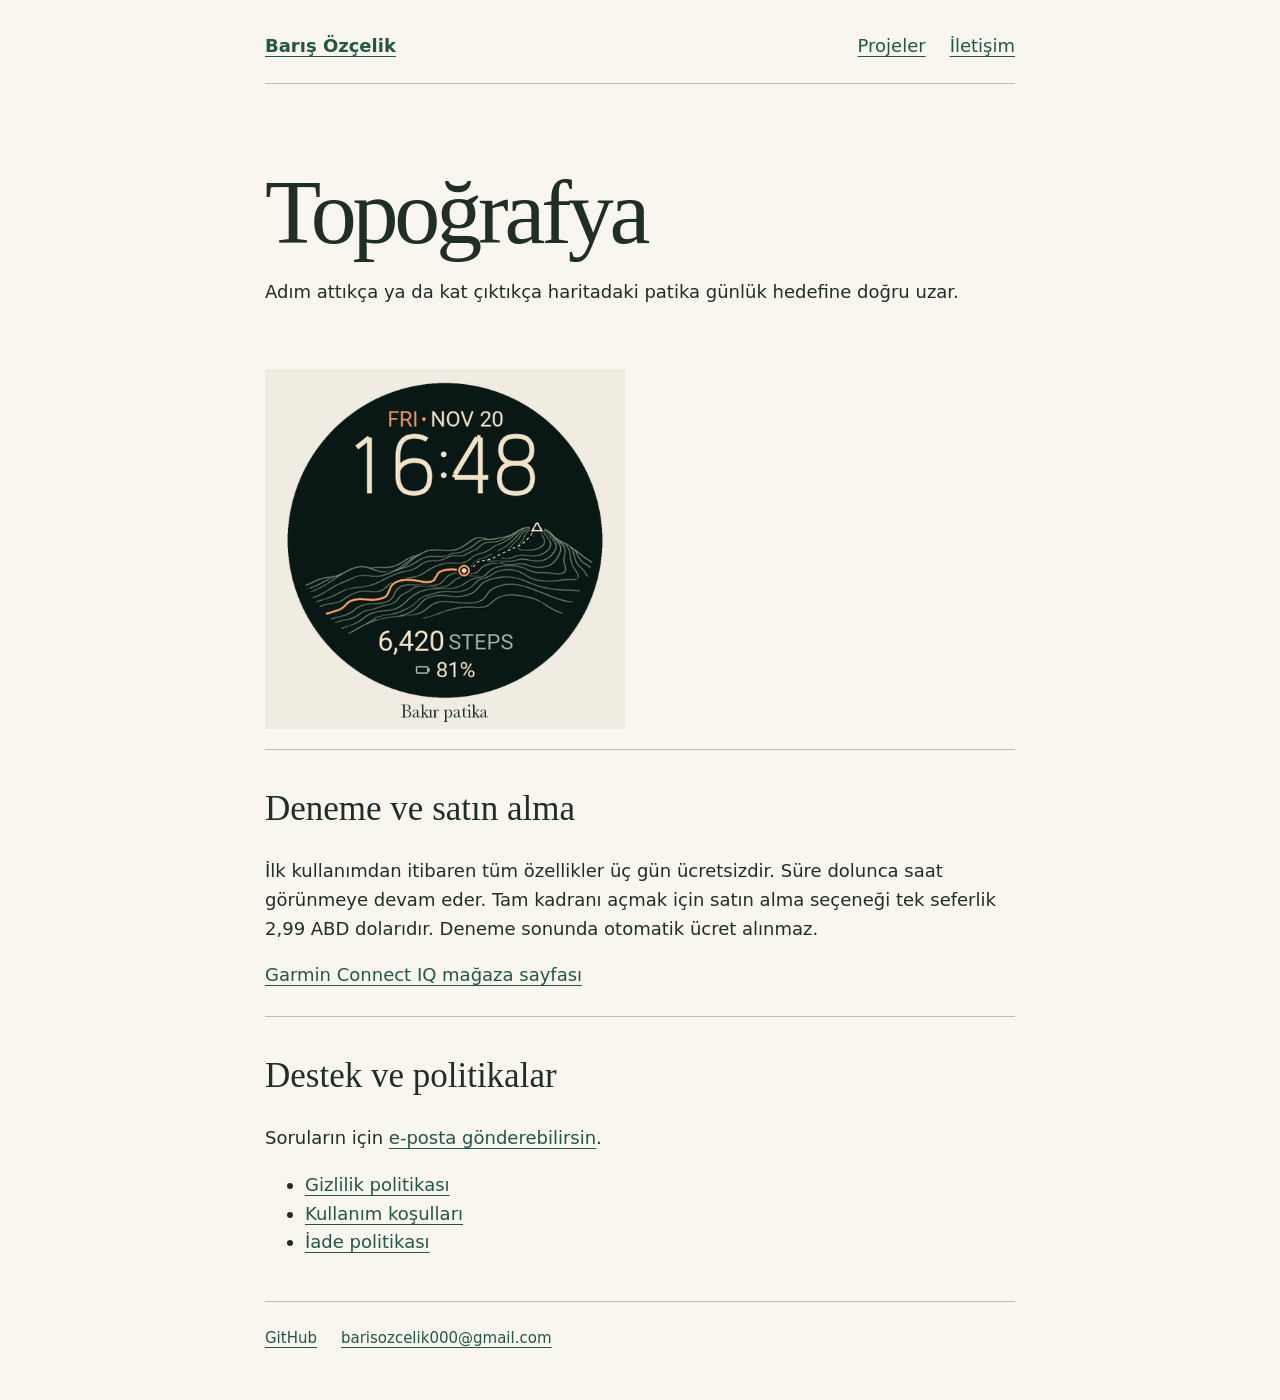
==== apps/watch-faces/topografya/index.html @ 0dcedb2a "Create index.html" ====
<!doctype html><html lang="tr"><head><base href="../../../"><meta charset="utf-8"><meta name="viewport" content="width=device-width,initial-scale=1"><title>Topoğrafya · Barış Özçelik</title><link rel="stylesheet" href="style.css"></head><body><nav aria-label="Ana gezinme"><a href="./">Barış Özçelik</a><a href="./#projeler">Projeler</a><a href="mailto:barisozcelik000@gmail.com">İletişim</a></nav><main><header><h1>Topoğrafya</h1><p>Adım attıkça ya da kat çıktıkça haritadaki patika günlük hedefine doğru uzar.</p></header><img class="detail" src="topografya.png" alt="Topoğrafya saat kadranında saat ve günlük hedef patikası"><section><h2>Deneme ve satın alma</h2><p>İlk kullanımdan itibaren tüm özellikler üç gün ücretsizdir. Süre dolunca saat görünmeye devam eder. Tam kadranı açmak için satın alma seçeneği tek seferlik 2,99 ABD dolarıdır. Deneme sonunda otomatik ücret alınmaz.</p><a href="https://apps.garmin.com/apps/7ebdf10c-b594-4a9b-91de-bd9143127555">Garmin Connect IQ mağaza sayfası</a></section><section><h2>Destek ve politikalar</h2><p>Soruların için <a href="mailto:barisozcelik000@gmail.com">e-posta gönderebilirsin</a>.</p><ul><li><a href="https://barisozcelik.github.io/topografya-policies/privacy-tr.html">Gizlilik politikası</a></li><li><a href="https://barisozcelik.github.io/topografya-policies/terms-tr.html">Kullanım koşulları</a></li><li><a href="https://barisozcelik.github.io/topografya-policies/refunds-tr.html">İade politikası</a></li></ul></section></main><footer><a href="https://github.com/barisozcelik">GitHub</a><a href="mailto:barisozcelik000@gmail.com">barisozcelik000@gmail.com</a></footer></body></html>
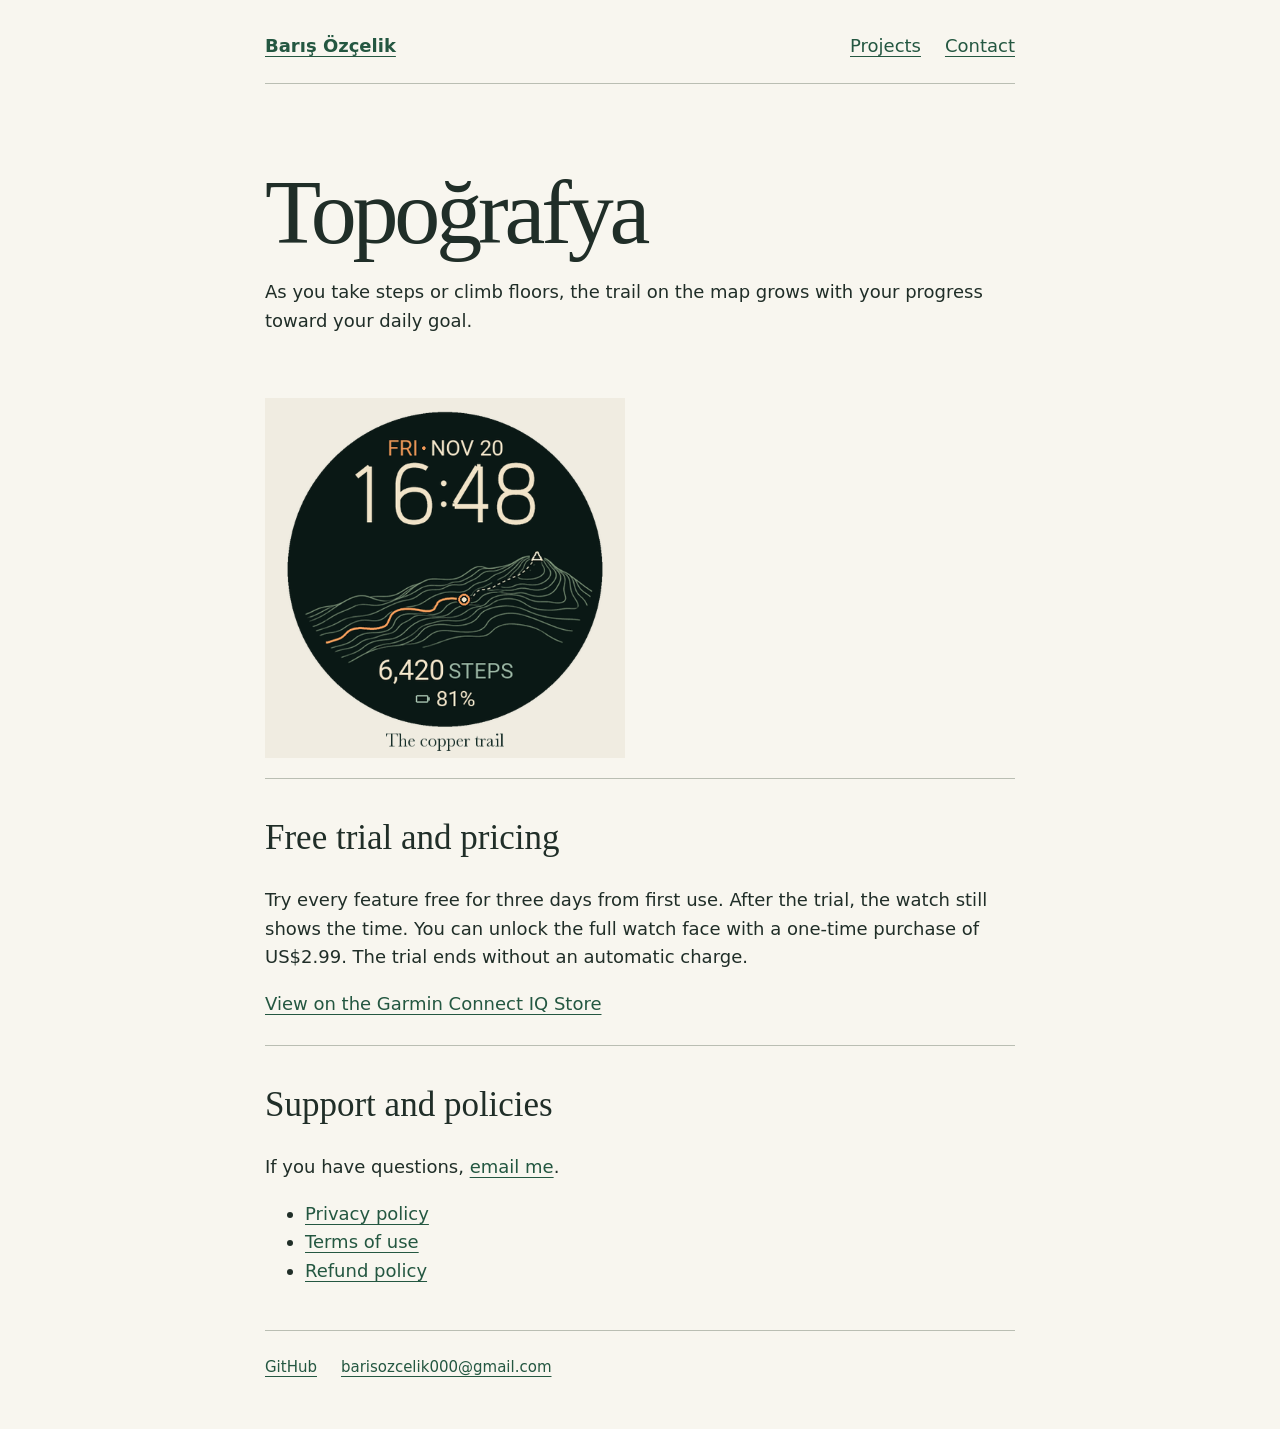
==== commit 7401b166: "Publish English Topoğrafya product page and policy links" ====
--- a/apps/watch-faces/topografya/index.html
+++ b/apps/watch-faces/topografya/index.html
@@ -1 +1 @@
-<!doctype html><html lang="tr"><head><base href="../../../"><meta charset="utf-8"><meta name="viewport" content="width=device-width,initial-scale=1"><title>Topoğrafya · Barış Özçelik</title><link rel="stylesheet" href="style.css"></head><body><nav aria-label="Ana gezinme"><a href="./">Barış Özçelik</a><a href="./#projeler">Projeler</a><a href="mailto:barisozcelik000@gmail.com">İletişim</a></nav><main><header><h1>Topoğrafya</h1><p>Adım attıkça ya da kat çıktıkça haritadaki patika günlük hedefine doğru uzar.</p></header><img class="detail" src="topografya.png" alt="Topoğrafya saat kadranında saat ve günlük hedef patikası"><section><h2>Deneme ve satın alma</h2><p>İlk kullanımdan itibaren tüm özellikler üç gün ücretsizdir. Süre dolunca saat görünmeye devam eder. Tam kadranı açmak için satın alma seçeneği tek seferlik 2,99 ABD dolarıdır. Deneme sonunda otomatik ücret alınmaz.</p><a href="https://apps.garmin.com/apps/7ebdf10c-b594-4a9b-91de-bd9143127555">Garmin Connect IQ mağaza sayfası</a></section><section><h2>Destek ve politikalar</h2><p>Soruların için <a href="mailto:barisozcelik000@gmail.com">e-posta gönderebilirsin</a>.</p><ul><li><a href="https://barisozcelik.github.io/topografya-policies/privacy-tr.html">Gizlilik politikası</a></li><li><a href="https://barisozcelik.github.io/topografya-policies/terms-tr.html">Kullanım koşulları</a></li><li><a href="https://barisozcelik.github.io/topografya-policies/refunds-tr.html">İade politikası</a></li></ul></section></main><footer><a href="https://github.com/barisozcelik">GitHub</a><a href="mailto:barisozcelik000@gmail.com">barisozcelik000@gmail.com</a></footer></body></html>
+<!doctype html><html lang="en"><head><base href="../../../"><meta charset="utf-8"><meta name="viewport" content="width=device-width,initial-scale=1"><title>Topoğrafya · Barış Özçelik</title><link rel="stylesheet" href="style.css"></head><body><nav aria-label="Main navigation"><a href="./">Barış Özçelik</a><a href="./#projeler">Projects</a><a href="mailto:barisozcelik000@gmail.com">Contact</a></nav><main><header><h1>Topoğrafya</h1><p>As you take steps or climb floors, the trail on the map grows with your progress toward your daily goal.</p></header><img class="detail" src="topografya.png" alt="The Topoğrafya watch face showing the time and a trail marking progress toward a daily goal"><section><h2>Free trial and pricing</h2><p>Try every feature free for three days from first use. After the trial, the watch still shows the time. You can unlock the full watch face with a one-time purchase of US$2.99. The trial ends without an automatic charge.</p><a href="https://apps.garmin.com/apps/7ebdf10c-b594-4a9b-91de-bd9143127555">View on the Garmin Connect IQ Store</a></section><section><h2>Support and policies</h2><p>If you have questions, <a href="mailto:barisozcelik000@gmail.com">email me</a>.</p><ul><li><a href="https://barisozcelik.github.io/topografya-policies/privacy.html">Privacy policy</a></li><li><a href="https://barisozcelik.github.io/topografya-policies/terms.html">Terms of use</a></li><li><a href="https://barisozcelik.github.io/topografya-policies/refunds.html">Refund policy</a></li></ul></section></main><footer><a href="https://github.com/barisozcelik">GitHub</a><a href="mailto:barisozcelik000@gmail.com">barisozcelik000@gmail.com</a></footer></body></html>
